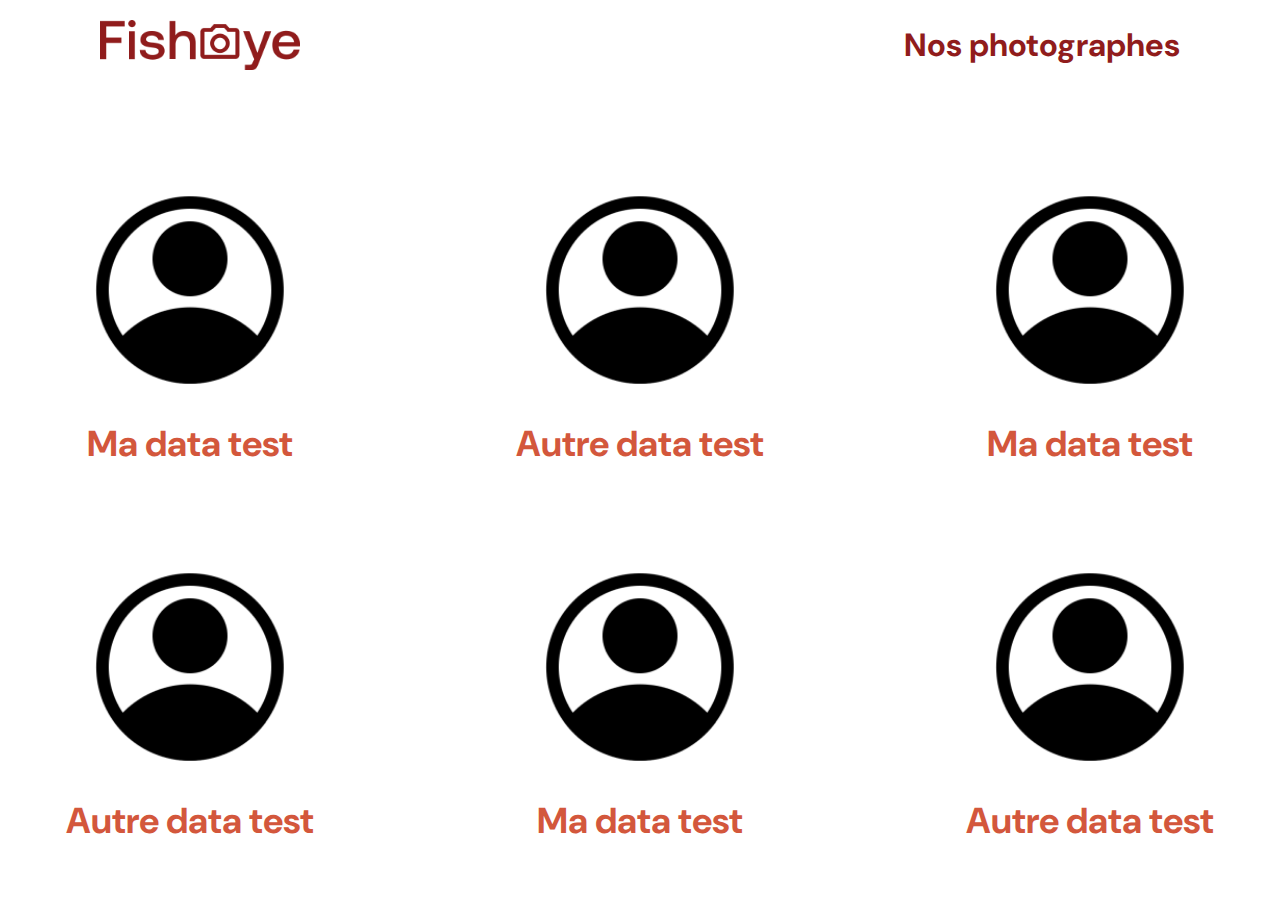
==== index.html @ ec05accf "first commit" ====
<!DOCTYPE html>
<html lang="fr">
	<head>
		<meta charset="utf-8">
		<link rel="icon" type="image/png" href="assets/favicon.png">

		<title>Fisheye</title>
		
		<!-- Font Import-->
		<link href="https://fonts.googleapis.com/css?family=DM+Sans&display=swap" rel="stylesheet">		

		<!-- CSS Import-->
		<link href="assets/css/style.css" rel="stylesheet" type="text/css" />

		<!-- Javascript Import-->
		<script defer src="assets/scripts/pages/home.js"></script>
		<script defer src="assets/scripts/pages/index.js"></script>
	</head>

	<body>
		<header>
			<img src="assets/images/logo.png" class="logo" alt="fisheye logo" />
			<h1>Nos photographes</h1>
		</header>

		<main id="main">
			<div class="photographer_section"></div>
		</main>
	</body>
</html>
---- assets/css/style.css ----
body {
	padding: 0;
	margin: 0;

	font-family: "DM Sans", sans-serif;
}

header {
	height: 90px;

	display: flex;
	flex-direction: row;
	justify-content: space-between;
	align-items: center;
}

h1 {
	margin-right: 100px;
	color: #901C1C;
}

.logo {
	margin-left: 100px;
	height: 50px;	
}

.photographer_section {
	margin-top: 100px;

	display: grid;
	grid-template-columns: 1fr 1fr 1fr;
	gap: 70px;
}

.photographer_section article {
	display: flex;
	flex-direction: column;
	justify-self: center;
	justify-content: center;
	align-items: center;	
}

.photographer_section article h2 {
	color: #D3573C;
	font-size: 36px;
}

.photographer_section article img {
	width: 200px;
	height: 200px;
}
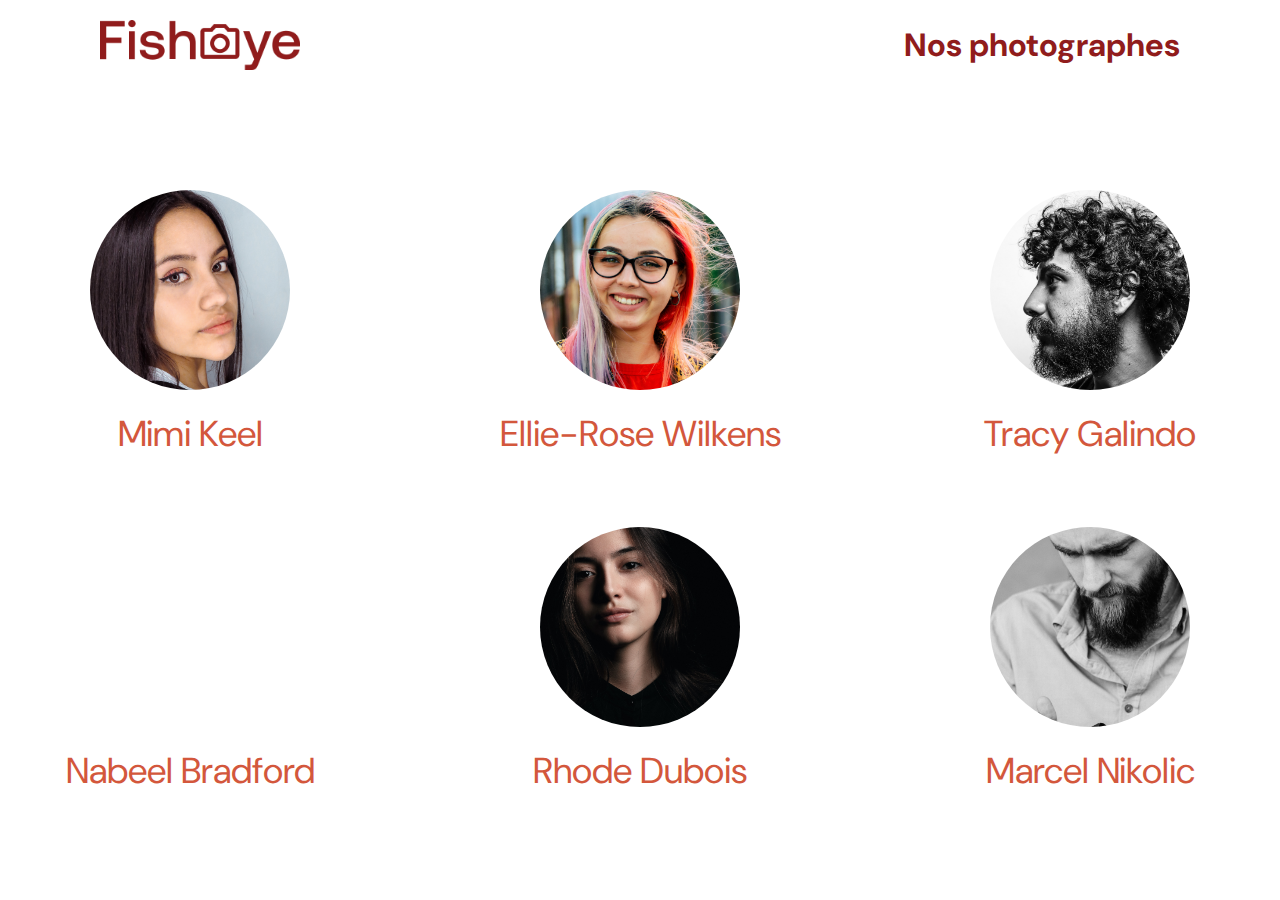
==== commit 39476bea: "Adding functions for keep data of json file and make css style of picture home page" ====
--- a/index.html
+++ b/index.html
@@ -11,6 +11,7 @@
 
 		<!-- CSS Import-->
 		<link href="assets/css/style.css" rel="stylesheet" type="text/css" />
+		<link href="assets/css/home.css" rel="stylesheet" type="text/css" />
 
 		<!-- Javascript Import-->
 		<script defer src="assets/scripts/pages/home.js"></script>
--- a/assets/css/style.css
+++ b/assets/css/style.css
@@ -1,8 +1,9 @@
-body {
+* {
 	padding: 0;
 	margin: 0;
 
 	font-family: "DM Sans", sans-serif;
+	box-sizing: border-box;
 }
 
 header {
@@ -24,28 +25,10 @@
 	height: 50px;	
 }
 
-.photographer_section {
-	margin-top: 100px;
-
-	display: grid;
-	grid-template-columns: 1fr 1fr 1fr;
-	gap: 70px;
-}
-
-.photographer_section article {
-	display: flex;
-	flex-direction: column;
-	justify-self: center;
-	justify-content: center;
-	align-items: center;	
-}
-
-.photographer_section article h2 {
-	color: #D3573C;
-	font-size: 36px;
-}
-
-.photographer_section article img {
+.pfp {	
 	width: 200px;
 	height: 200px;
+
+	overflow: hidden;
+	border-radius: 50%;
 }--- a/assets/css/home.css
+++ b/assets/css/home.css
@@ -0,0 +1,36 @@
+.photographer_section {
+	margin-top: 100px;
+
+	display: grid;
+	grid-template-columns: 1fr 1fr 1fr;
+	gap: 70px;
+}
+
+.photographer_section article {
+	display: flex;
+	flex-direction: column;
+	align-items: center;
+    gap: 20px;
+}
+
+.photographer_section article h2 {
+	font-size: 36px;
+    font-weight: 400;
+    
+    color: #D3573C;
+}
+
+.photographer_section article img {
+    margin-top: 10px;
+
+	width: 100%;
+	height: 100%;
+
+    transform: scale(1.45);
+    object-fit: cover;
+}
+
+.photographer_section article:nth-child(3) img {
+    margin-left: 20px;
+    transform: scale(1.2);
+}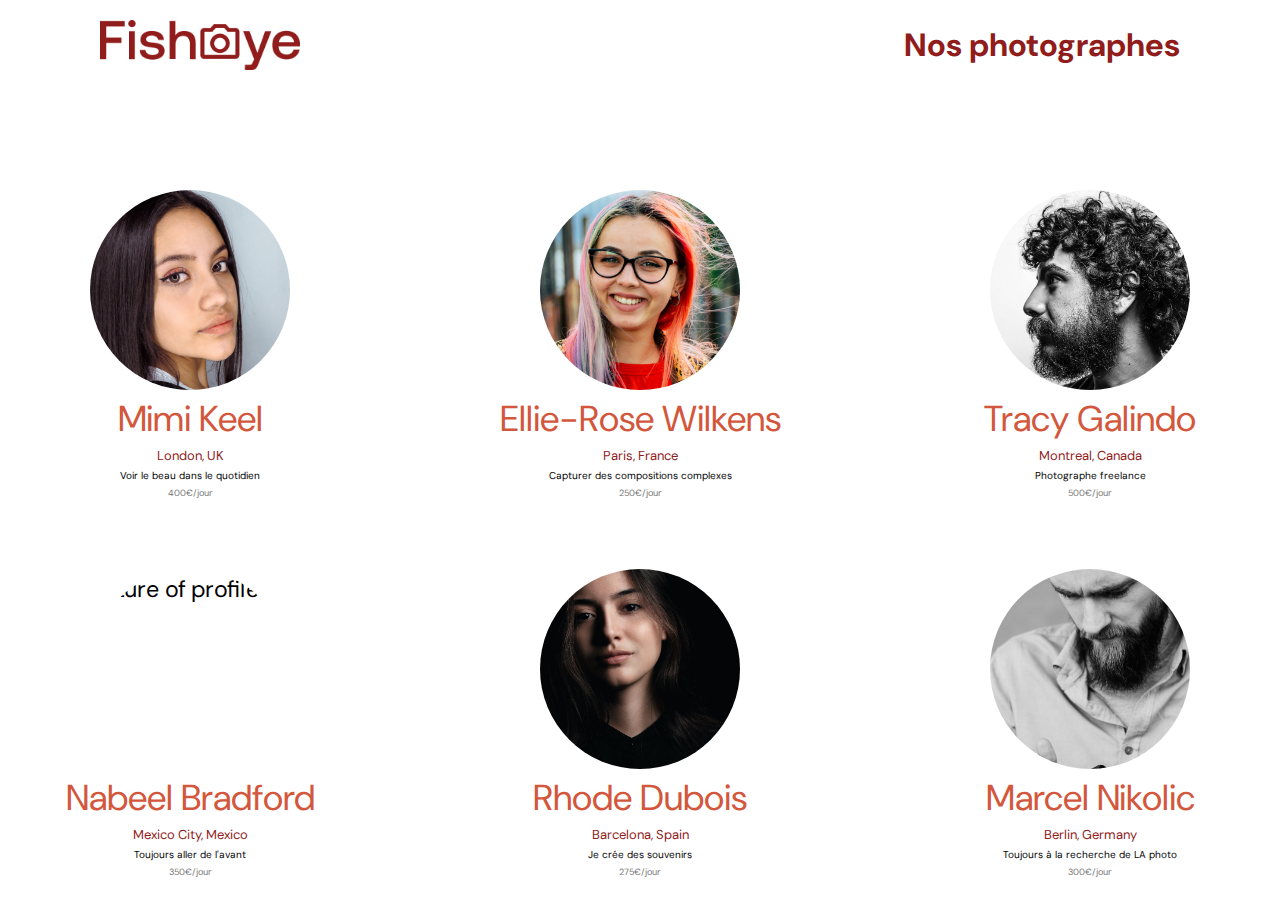
==== commit 0e943859: "Adding ES6, Compelete rendering of home page" ====
--- a/index.html
+++ b/index.html
@@ -14,8 +14,7 @@
 		<link href="assets/css/home.css" rel="stylesheet" type="text/css" />
 
 		<!-- Javascript Import-->
-		<script defer src="assets/scripts/pages/home.js"></script>
-		<script defer src="assets/scripts/pages/index.js"></script>
+		<script type="module" defer src="assets/scripts/pages/home.js"></script>
 	</head>
 
 	<body>
--- a/assets/css/style.css
+++ b/assets/css/style.css
@@ -1,8 +1,26 @@
+:root {
+	--primary-color: #901C1C;
+	--secondary-color: #DB8876;
+	--third-color: #525252;
+	--bg-color: #FAFAFA;
+}
+
+/*
+:root {
+	--primary-color: #901C1C;
+	--secondary-color: #DB8876;
+	--third-color: #525252;
+	--bg-color: #FAFAFA;
+}
+*/
+
 * {
 	padding: 0;
 	margin: 0;
 
 	font-family: "DM Sans", sans-serif;
+	color: black;
+
 	box-sizing: border-box;
 }
 
@@ -17,8 +35,14 @@
 
 h1 {
 	margin-right: 100px;
-	color: #901C1C;
+	color: var(--primary-color);
 }
+
+a {
+	text-decoration: none;
+}
+
+/* Global Class */
 
 .logo {
 	margin-left: 100px;
@@ -31,4 +55,27 @@
 
 	overflow: hidden;
 	border-radius: 50%;
+}
+
+.name {
+	font-size: 36px;
+    font-weight: 400;
+    
+    color: #D3573C;
+}
+
+.country {
+	font-size: 13px;
+    font-weight: 400;
+
+	color: var(--primary-color);
+}
+
+.desc {
+	font-size: 10px;
+}
+
+.price {
+	font-size: 9px;
+	color: #757575;
 }--- a/assets/css/home.css
+++ b/assets/css/home.css
@@ -10,17 +10,10 @@
 	display: flex;
 	flex-direction: column;
 	align-items: center;
-    gap: 20px;
+	gap: 5px;
 }
 
-.photographer_section article h2 {
-	font-size: 36px;
-    font-weight: 400;
-    
-    color: #D3573C;
-}
-
-.photographer_section article img {
+.photographer_section a img {
     margin-top: 10px;
 
 	width: 100%;
@@ -30,7 +23,7 @@
     object-fit: cover;
 }
 
-.photographer_section article:nth-child(3) img {
+.photographer_section a:nth-child(3) img {
     margin-left: 20px;
     transform: scale(1.2);
 }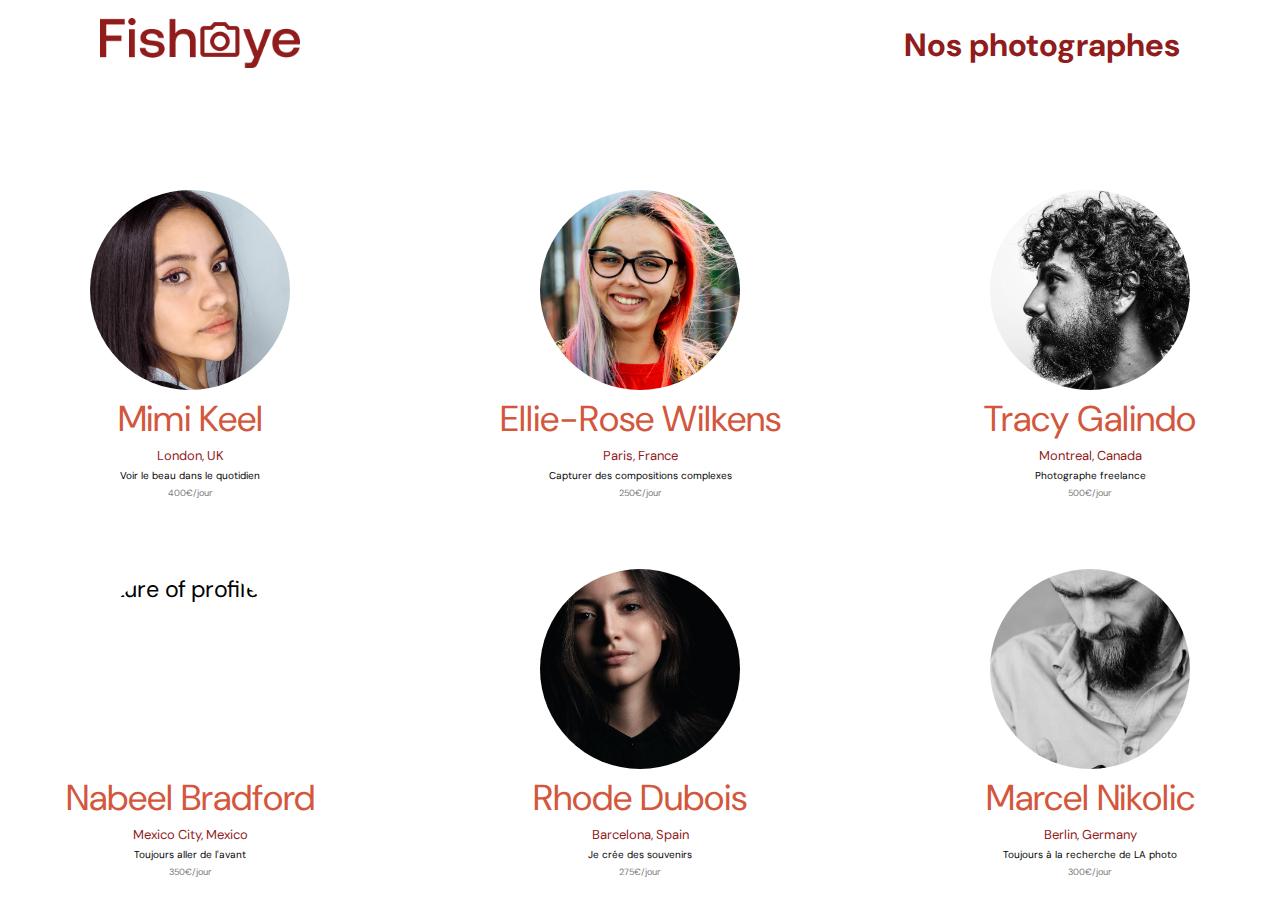
==== commit a8444d82: "Adding wrong id or missing id redirection, Adjustment of modal style, adding accessibility text" ====
--- a/index.html
+++ b/index.html
@@ -19,7 +19,10 @@
 
 	<body>
 		<header>
-			<img src="assets/images/logo.png" class="logo" alt="fisheye logo" />
+			<a href="/">
+				<img src="assets/images/logo.png" class="logo" alt="Fisheye Home page" />
+			</a>
+
 			<h1>Nos photographes</h1>
 		</header>
 
--- a/assets/css/style.css
+++ b/assets/css/style.css
@@ -25,12 +25,10 @@
 }
 
 header {
+	display: flex;
+	align-items: center;
+	
 	height: 90px;
-
-	display: flex;
-	flex-direction: row;
-	justify-content: space-between;
-	align-items: center;
 }
 
 h1 {
--- a/assets/css/home.css
+++ b/assets/css/home.css
@@ -1,3 +1,7 @@
+header {	
+	justify-content: space-between;
+}
+
 .photographer_section {
 	margin-top: 100px;
 
@@ -6,14 +10,15 @@
 	gap: 70px;
 }
 
-.photographer_section article {
+.photographer_section article,
+.photographer_section article a {
 	display: flex;
 	flex-direction: column;
 	align-items: center;
 	gap: 5px;
 }
 
-.photographer_section a img {
+.photographer_section article a img {
     margin-top: 10px;
 
 	width: 100%;
@@ -23,7 +28,41 @@
     object-fit: cover;
 }
 
-.photographer_section a:nth-child(3) img {
+.photographer_section article:nth-child(3) a img {
     margin-left: 20px;
     transform: scale(1.2);
+}
+
+@media screen and (max-width: 1052px) {
+	.photographer_section {
+		grid-template-columns: 1fr 1fr;
+		gap: 50px;
+	}
+}
+
+@media screen and (max-width: 768px) {
+	.photographer_section {
+		grid-template-columns: 1fr; /* Superposition des éléments, accepte un seul élément par ligne */
+		gap: 50px;
+	}
+
+	.logo {
+		margin-left: unset;
+		
+		width: 120px;
+		height: 35px;
+	}
+
+	header {
+		margin-top: 30px;
+
+		flex-direction: column;
+		justify-content: unset;
+		align-items: center;
+	}
+
+	header h1 {
+		margin-right: unset;
+		font-size: 25px;
+	}
 }